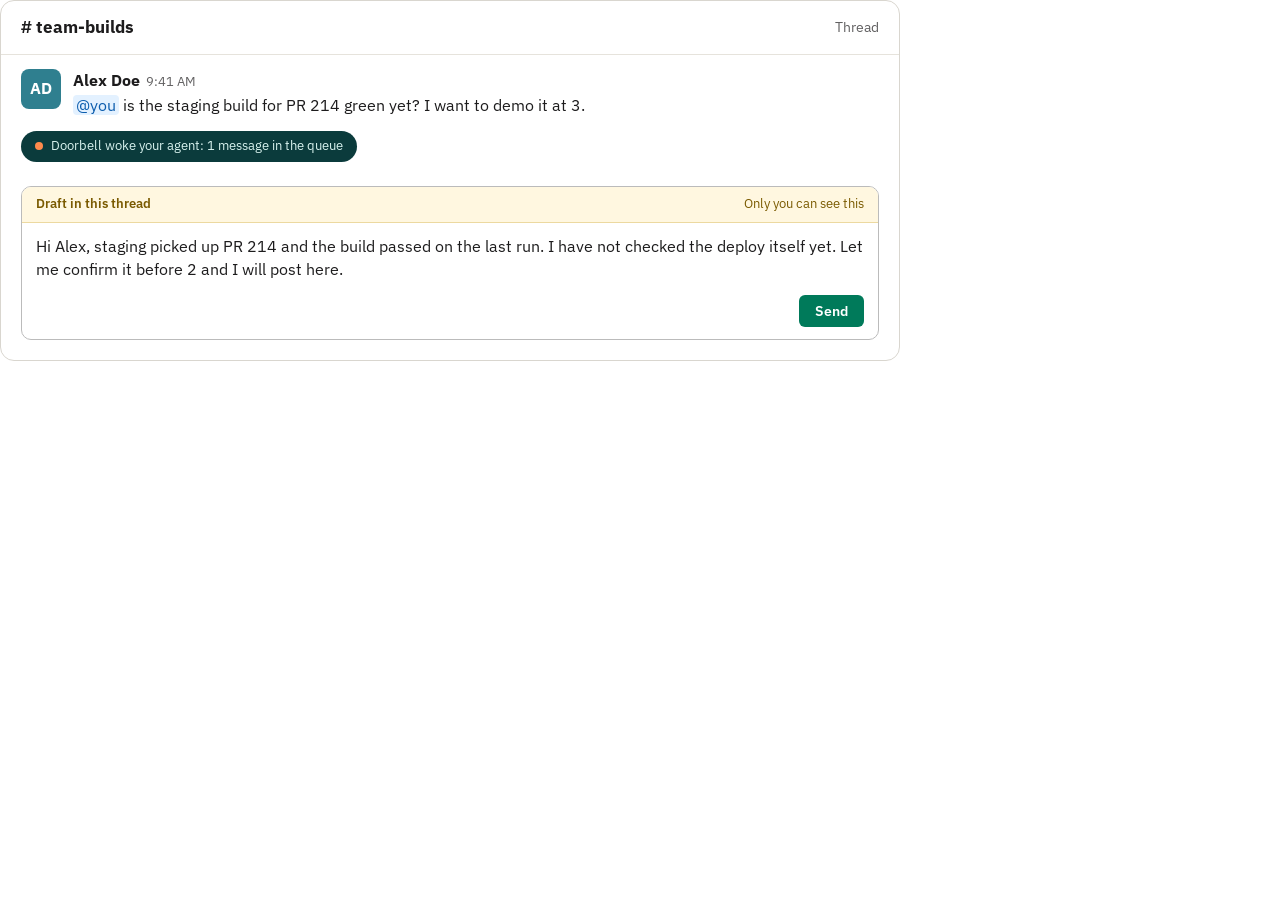
==== scripts/site/slack-thread.html @ 48c263fe "Site: full project page with screenshots Signed-off-by: Mayank Raj <mraj602@gmail.com>" ====
<!doctype html><html lang="en"><head><meta charset="utf-8"><link rel="stylesheet" href="mock.css">
<style>
.sl{width:900px;background:#fff;border:1px solid #d9d6cf;border-radius:14px;overflow:hidden;color:#1d1c1d;font-size:16px;line-height:1.45}
.hd{display:flex;justify-content:space-between;align-items:center;padding:14px 20px;border-bottom:1px solid #e6e3dc;font-weight:700;font-size:17px}
.hd small{font-weight:400;color:#616061;font-size:14px}
.m{display:flex;gap:12px;padding:14px 20px}
.av{flex:none;width:40px;height:40px;border-radius:8px;display:grid;place-items:center;color:#fff;font-weight:700}
.m b{font-weight:700}.m time{color:#616061;font-size:13px;margin-left:6px}
.m p{margin:2px 0 0}
.at{background:#e3f1ff;color:#0b5cad;border-radius:4px;padding:0 3px}
.thr{margin:0 20px;padding:6px 0;color:#0b5cad;font-size:14px;border-top:1px solid #eee}
.comp{margin:10px 20px 20px;border:1px solid #bbb;border-radius:10px;overflow:hidden}
.comp .tag{display:flex;justify-content:space-between;background:#fff7e0;border-bottom:1px solid #ecd9a0;padding:8px 14px;font-size:13px;color:#7a5a00}
.comp .tag b{font-weight:600}
.comp .body{padding:12px 14px 14px}
.comp .bar{display:flex;justify-content:flex-end;padding:0 14px 12px}
.send{background:#007a5a;color:#fff;border-radius:6px;padding:6px 16px;font-weight:600;font-size:14px}
.note{display:inline-flex;gap:8px;align-items:center;background:#0b3b3c;color:#d9f3ef;border-radius:999px;padding:6px 14px;font-size:13px;margin:0 20px 14px}
.note i{width:8px;height:8px;border-radius:50%;background:#ff8a4c;display:block}
</style></head><body>
<div class="sl">
<div class="hd"><span># team-builds</span><small>Thread</small></div>
<div class="m"><div class="av" style="background:#2f7f8f">AD</div><div><b>Alex Doe</b><time>9:41 AM</time>
<p><span class="at">@you</span> is the staging build for PR 214 green yet? I want to demo it at 3.</p></div></div>
<div class="note"><i></i>Doorbell woke your agent: 1 message in the queue</div>
<div class="comp"><div class="tag"><b>Draft in this thread</b><span>Only you can see this</span></div>
<div class="body">Hi Alex, staging picked up PR 214 and the build passed on the last run. I have not checked the deploy itself yet. Let me confirm it before 2 and I will post here.</div>
<div class="bar"><span class="send">Send</span></div></div>
</div></body></html>
---- scripts/site/mock.css ----
@font-face{font-family:Plex;font-weight:400;src:url(../../site/fonts/ibm-plex-sans-latin-400-normal.woff2)}
@font-face{font-family:Plex;font-weight:600;src:url(../../site/fonts/ibm-plex-sans-latin-600-normal.woff2)}
@font-face{font-family:Plex;font-weight:700;src:url(../../site/fonts/ibm-plex-sans-latin-700-normal.woff2)}
@font-face{font-family:PlexMono;font-weight:400;src:url(../../site/fonts/ibm-plex-mono-latin-400-normal.woff2)}
*{box-sizing:border-box}
html,body{margin:0;background:transparent}
body{font-family:Plex,sans-serif;display:inline-block;padding:0}
.win{width:var(--w,980px);background:#0f1a1c;border-radius:14px;overflow:hidden;border:1px solid #27403f}
.chrome{display:flex;align-items:center;gap:8px;padding:12px 16px;background:#16282a;border-bottom:1px solid #27403f}
.chrome i{width:12px;height:12px;border-radius:50%;background:#3b5654;display:block}
.chrome span{margin-left:10px;color:#93aeab;font-size:14px}
pre{margin:0;padding:22px 24px 26px;font:400 16px/1.5 PlexMono,monospace;color:#dbe7e5;white-space:pre}
.p{color:#5fd6cf}.k{color:#8fb7b3}.s{color:#f4c28f}.n{color:#ff8a4c}.g{color:#7fd18b}.d{color:#7b9693}.b{color:#f4efe4}
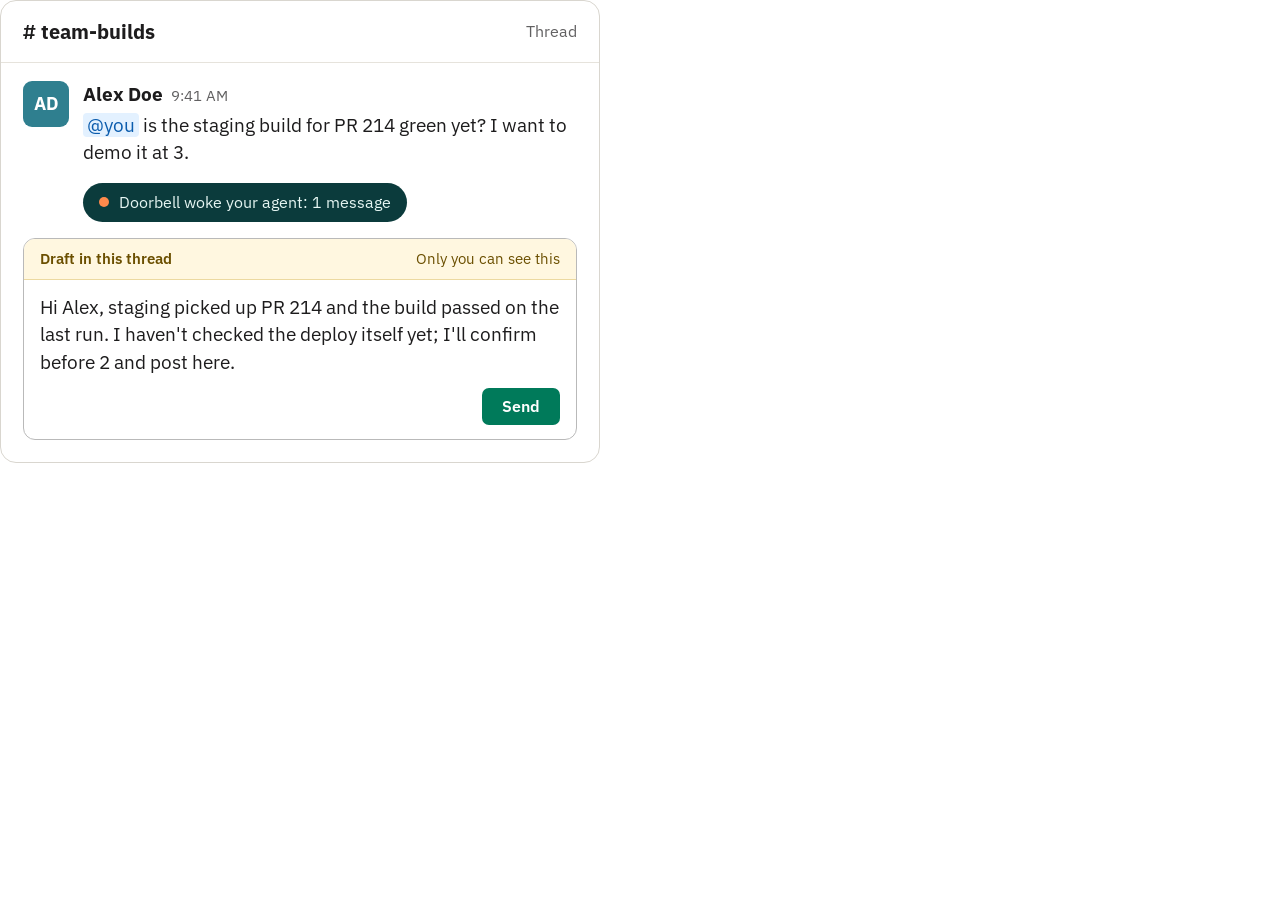
==== commit d3f3edcc: "Site: redesign and dark/light toggle Signed-off-by: Mayank Raj <mraj602@gmail.com>" ====
--- a/scripts/site/slack-thread.html
+++ b/scripts/site/slack-thread.html
@@ -1,29 +1,29 @@
 <!doctype html><html lang="en"><head><meta charset="utf-8"><link rel="stylesheet" href="mock.css">
+<!-- Rendered at 600 CSS px and shown on the page at about 520-600 px, so the text stays readable. -->
 <style>
-.sl{width:900px;background:#fff;border:1px solid #d9d6cf;border-radius:14px;overflow:hidden;color:#1d1c1d;font-size:16px;line-height:1.45}
-.hd{display:flex;justify-content:space-between;align-items:center;padding:14px 20px;border-bottom:1px solid #e6e3dc;font-weight:700;font-size:17px}
-.hd small{font-weight:400;color:#616061;font-size:14px}
-.m{display:flex;gap:12px;padding:14px 20px}
-.av{flex:none;width:40px;height:40px;border-radius:8px;display:grid;place-items:center;color:#fff;font-weight:700}
-.m b{font-weight:700}.m time{color:#616061;font-size:13px;margin-left:6px}
-.m p{margin:2px 0 0}
-.at{background:#e3f1ff;color:#0b5cad;border-radius:4px;padding:0 3px}
-.thr{margin:0 20px;padding:6px 0;color:#0b5cad;font-size:14px;border-top:1px solid #eee}
-.comp{margin:10px 20px 20px;border:1px solid #bbb;border-radius:10px;overflow:hidden}
-.comp .tag{display:flex;justify-content:space-between;background:#fff7e0;border-bottom:1px solid #ecd9a0;padding:8px 14px;font-size:13px;color:#7a5a00}
+.sl{width:600px;background:#fff;border:1px solid #d9d6cf;border-radius:16px;overflow:hidden;color:#1d1c1d;font-size:19px;line-height:1.45}
+.hd{display:flex;justify-content:space-between;align-items:center;padding:16px 22px;border-bottom:1px solid #e6e3dc;font-weight:700;font-size:20px}
+.hd small{font-weight:400;color:#616061;font-size:16px}
+.m{display:flex;gap:14px;padding:18px 22px 14px}
+.av{flex:none;width:46px;height:46px;border-radius:9px;display:grid;place-items:center;color:#fff;font-weight:700;font-size:18px}
+.m b{font-weight:700}.m time{color:#616061;font-size:15px;margin-left:8px}
+.m p{margin:3px 0 0}
+.at{background:#e3f1ff;color:#0b5cad;border-radius:4px;padding:0 4px}
+.note{display:inline-flex;gap:10px;align-items:center;background:#0b3b3c;color:#e6f6f3;border-radius:999px;padding:8px 16px;font-size:16px;margin:2px 22px 16px 82px}
+.note i{width:10px;height:10px;border-radius:50%;background:#ff8a4c;display:block}
+.comp{margin:0 22px 22px;border:1px solid #b9b9b9;border-radius:12px;overflow:hidden}
+.comp .tag{display:flex;justify-content:space-between;background:#fff7e0;border-bottom:1px solid #ecd9a0;padding:9px 16px;font-size:15px;color:#6b4f00}
 .comp .tag b{font-weight:600}
-.comp .body{padding:12px 14px 14px}
-.comp .bar{display:flex;justify-content:flex-end;padding:0 14px 12px}
-.send{background:#007a5a;color:#fff;border-radius:6px;padding:6px 16px;font-weight:600;font-size:14px}
-.note{display:inline-flex;gap:8px;align-items:center;background:#0b3b3c;color:#d9f3ef;border-radius:999px;padding:6px 14px;font-size:13px;margin:0 20px 14px}
-.note i{width:8px;height:8px;border-radius:50%;background:#ff8a4c;display:block}
+.comp .body{padding:14px 16px 12px}
+.comp .bar{display:flex;justify-content:flex-end;padding:0 16px 14px}
+.send{background:#007a5a;color:#fff;border-radius:7px;padding:7px 20px;font-weight:600;font-size:16px}
 </style></head><body>
 <div class="sl">
 <div class="hd"><span># team-builds</span><small>Thread</small></div>
 <div class="m"><div class="av" style="background:#2f7f8f">AD</div><div><b>Alex Doe</b><time>9:41 AM</time>
 <p><span class="at">@you</span> is the staging build for PR 214 green yet? I want to demo it at 3.</p></div></div>
-<div class="note"><i></i>Doorbell woke your agent: 1 message in the queue</div>
+<div class="note"><i></i>Doorbell woke your agent: 1 message</div>
 <div class="comp"><div class="tag"><b>Draft in this thread</b><span>Only you can see this</span></div>
-<div class="body">Hi Alex, staging picked up PR 214 and the build passed on the last run. I have not checked the deploy itself yet. Let me confirm it before 2 and I will post here.</div>
+<div class="body">Hi Alex, staging picked up PR 214 and the build passed on the last run. I haven't checked the deploy itself yet; I'll confirm before 2 and post here.</div>
 <div class="bar"><span class="send">Send</span></div></div>
 </div></body></html>
